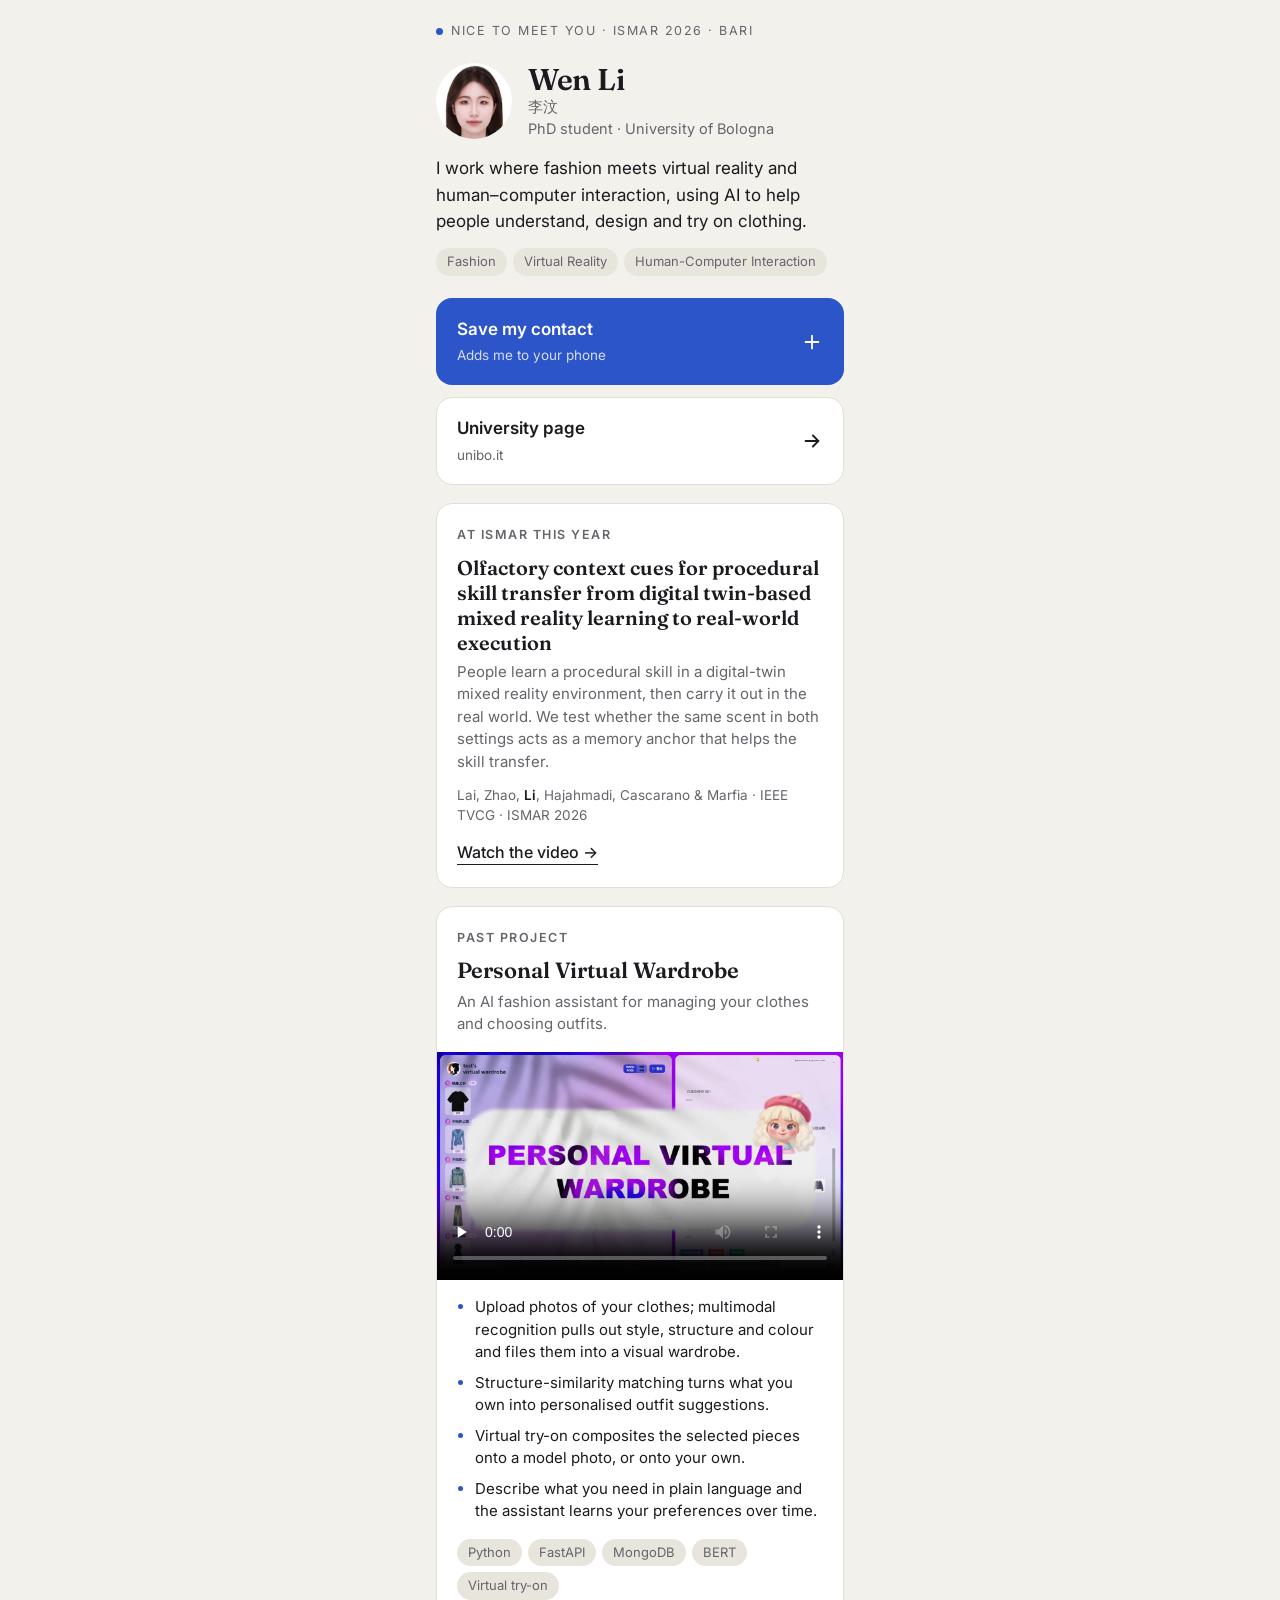
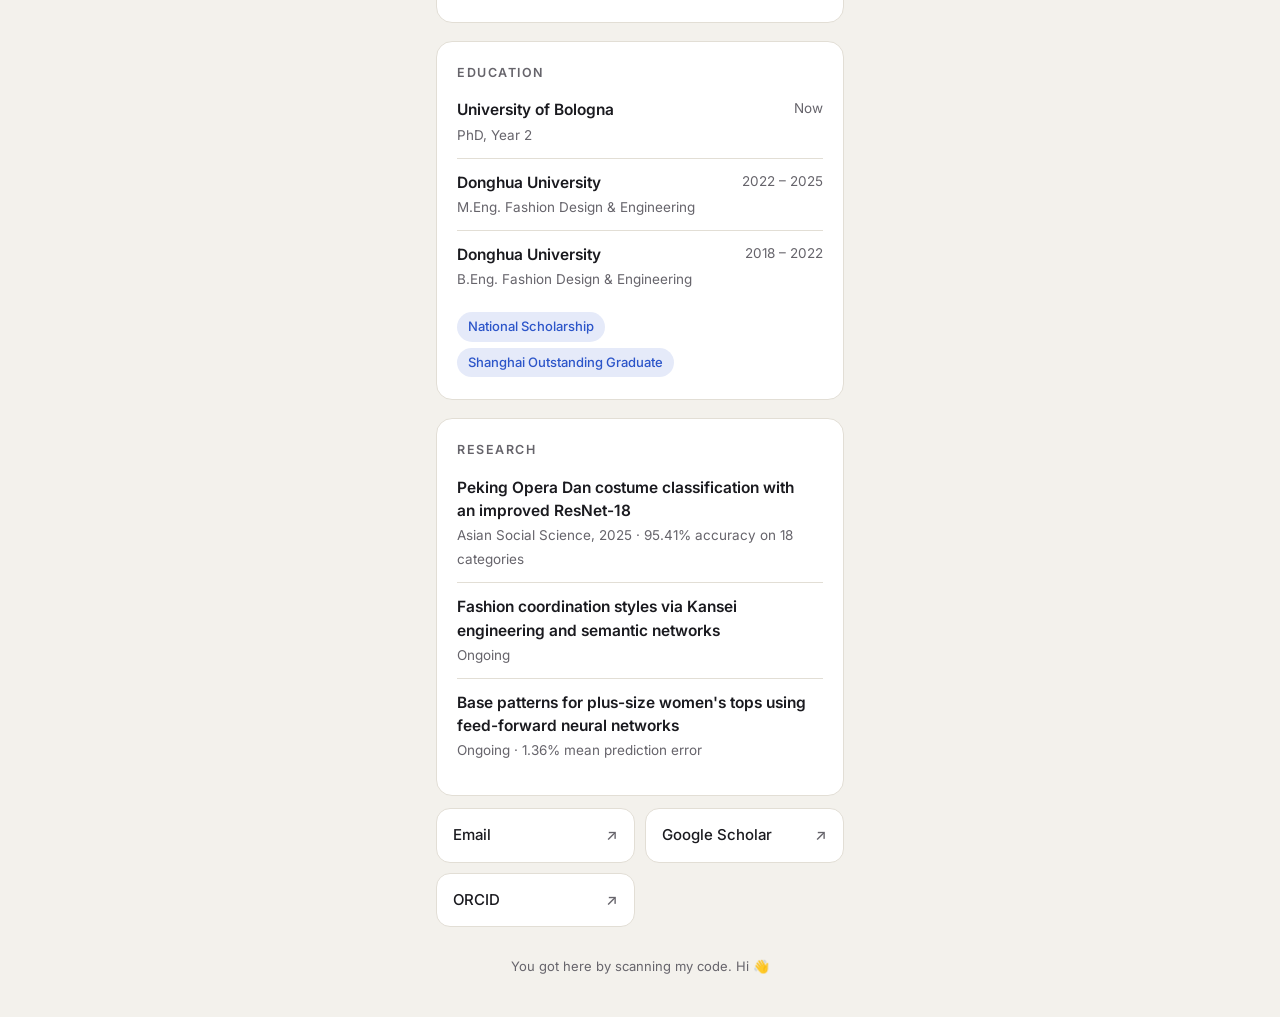
==== index.html @ 29a095e2 "Add files via upload" ====
<!doctype html>
<html lang="en">
<head>
<meta charset="utf-8">
<meta name="viewport" content="width=device-width, initial-scale=1, viewport-fit=cover">
<title>Wen Li · ISMAR 2026</title>
<link rel="preconnect" href="https://fonts.googleapis.com">
<link rel="stylesheet" href="https://fonts.googleapis.com/css2?family=Fraunces:opsz,wght@9..144,400;9..144,600&family=Inter:wght@400;500;600&display=swap">
<link rel="stylesheet" href="style.css">
<style>
  .head { display: flex; gap: 16px; align-items: center; margin: 22px 0 16px; }
  .bio { font-size: 17px; line-height: 1.55; }
  .tags { display: flex; flex-wrap: wrap; gap: 6px; margin: 14px 0 22px; }
  .tags span { padding: 4px 11px; border-radius: 999px; background: var(--chip); font-size: 13px; color: var(--muted); }

  .btn {
    display: flex; align-items: center; justify-content: space-between; gap: 12px;
    padding: 18px 20px; border-radius: 16px; margin-bottom: 12px;
    background: var(--surface); border: 1px solid var(--line);
    transition: transform .12s ease;
  }
  .btn:active { transform: scale(.98); }
  .btn b { display: block; font-weight: 600; font-size: 17px; }
  .btn small { color: var(--muted); font-size: 13.5px; }
  .btn svg { width: 22px; height: 22px; flex: none; }
  .btn.primary { background: var(--accent); color: var(--accent-ink); border-color: transparent; }
  .btn.primary small { color: inherit; opacity: .8; }

  .panel {
    margin: 18px 0 12px; padding: 22px 20px; border-radius: 16px;
    background: var(--surface); border: 1px solid var(--line);
  }
  .label { font-size: 12.5px; letter-spacing: .12em; text-transform: uppercase; color: var(--muted); font-weight: 600; }
  .panel h2 { font: 600 22px/1.25 var(--serif); margin: 10px 0 6px; }
  .panel .lede { color: var(--muted); font-size: 15px; }

  #paper h2 { font-size: 20px; }
  .panel .meta { margin-top: 12px; font-size: 13.5px; color: var(--muted); }
  .panel .meta b { color: var(--ink); font-weight: 600; }
  .more { display: inline-block; margin-top: 14px; font-weight: 500; border-bottom: 1.5px solid currentColor; }

  .video { position: relative; margin: 16px -20px; aspect-ratio: 16 / 9; background: #000; }
  .video video { width: 100%; height: 100%; display: block; object-fit: cover; }
  .points { padding-left: 18px; font-size: 15px; display: grid; gap: 8px; }
  .points li::marker { color: var(--accent); }
  .panel .tags { margin: 16px 0 0; }

  .rows { list-style: none; padding: 0; margin-top: 12px; }
  .rows li { padding: 12px 0; border-top: 1px solid var(--line); display: flex; justify-content: space-between; gap: 12px; }
  .rows li:first-child { border-top: 0; padding-top: 4px; }
  .rows b { font-weight: 600; display: block; font-size: 15.5px; }
  .rows small { color: var(--muted); font-size: 13.5px; }
  .rows time { color: var(--muted); font-size: 13.5px; white-space: nowrap; }
  .honors { margin-top: 10px; display: flex; flex-wrap: wrap; gap: 6px; }
  .honors span { padding: 5px 11px; border-radius: 999px; font-size: 13px; background: color-mix(in srgb, var(--accent) 12%, transparent); color: var(--accent); font-weight: 500; }

  .grid { display: grid; grid-template-columns: 1fr 1fr; gap: 10px; margin-top: 6px; }
  .grid a {
    display: flex; justify-content: space-between; align-items: center;
    padding: 15px 16px; border-radius: 14px; background: var(--surface);
    border: 1px solid var(--line); font-weight: 500; font-size: 15px;
  }
  .grid a::after { content: "↗"; color: var(--muted); }
  .foot { text-align: center; color: var(--muted); font-size: 13px; margin-top: 30px; }
  [hidden] { display: none !important; }

  /* entrance */
  .wrap > * { animation: rise .5s ease both; }
  .wrap > *:nth-child(2) { animation-delay: .05s; } .wrap > *:nth-child(3) { animation-delay: .1s; }
  .wrap > *:nth-child(4) { animation-delay: .15s; } .wrap > *:nth-child(n+5) { animation-delay: .2s; }
  @keyframes rise { from { opacity: 0; transform: translateY(8px); } }
  @media (prefers-reduced-motion: reduce) { .wrap > * { animation: none; } }
</style>
</head>
<body>
<main class="wrap">
  <div class="eyebrow" id="eyebrow"></div>

  <div class="head">
    <div class="avatar" id="avatar"></div>
    <div>
      <h1 id="name"></h1>
      <div class="sub" id="nameZh"></div>
      <div class="sub" id="role"></div>
    </div>
  </div>

  <p class="bio" id="bio"></p>
  <div class="tags" id="interests"></div>

  <a class="btn primary" id="save" href="#">
    <span><b>Save my contact</b><small>Adds me to your phone</small></span>
    <svg viewBox="0 0 24 24" fill="none" stroke="currentColor" stroke-width="2" stroke-linecap="round"><path d="M12 5v14M5 12h14"/></svg>
  </a>
  <a class="btn" id="cv" target="_blank" rel="noopener">
    <span><b>CV</b><small>PDF</small></span>
    <svg viewBox="0 0 24 24" fill="none" stroke="currentColor" stroke-width="1.8" stroke-linejoin="round"><path d="M14 3H6v18h12V7z"/><path d="M14 3v4h4"/></svg>
  </a>
  <a class="btn" id="home" target="_blank" rel="noopener">
    <span><b id="homeLabel"></b><small id="homeHost"></small></span>
    <svg viewBox="0 0 24 24" fill="none" stroke="currentColor" stroke-width="2" stroke-linecap="round"><path d="M5 12h14M13 6l6 6-6 6"/></svg>
  </a>

  <section class="panel" id="paper" hidden>
    <div class="label" id="pLabel"></div>
    <h2 id="pTitle"></h2>
    <p class="lede" id="pSummary"></p>
    <p class="meta" id="pMeta"></p>
    <a class="more" id="pLink" target="_blank" rel="noopener"></a>
  </section>

  <div id="projects"></div>

  <section class="panel" id="eduPanel">
    <div class="label">Education</div>
    <ul class="rows" id="edu"></ul>
    <div class="honors" id="honors"></div>
  </section>

  <section class="panel" id="resPanel">
    <div class="label">Research</div>
    <ul class="rows" id="research"></ul>
  </section>

  <nav class="grid" id="links"></nav>

  <p class="foot" id="via">You got here by scanning my code. Hi 👋</p>
</main>

<script src="config.js"></script>
<script>
  const P = window.PROFILE, $ = id => document.getElementById(id);
  const el = (tag, props = {}, ...kids) => { const e = Object.assign(document.createElement(tag), props); e.append(...kids); return e; };

  document.title = `${P.name} · ${P.event.split("·")[0].trim()}`;
  $("eyebrow").textContent = `Nice to meet you · ${P.event}`;
  $("name").textContent = P.name;
  $("nameZh").textContent = P.nameZh || "";
  $("role").textContent = [P.role, P.affiliation].filter(Boolean).join(" · ");
  $("bio").textContent = P.bio;
  for (const t of P.interests || []) $("interests").append(el("span", { textContent: t }));

  // avatar, falls back to initials
  const initials = P.name.split(/\s+/).map(s => s[0]).join("").slice(0, 2);
  const av = $("avatar");
  if (P.photo) {
    const img = new Image();
    img.className = "avatar"; img.alt = P.name; img.src = P.photo;
    img.onload = () => av.replaceWith(img);
    img.onerror = () => (av.textContent = initials);
  } else av.textContent = initials;

  // CV / homepage
  if (P.cv) $("cv").href = P.cv; else $("cv").hidden = true;
  if (P.homepage?.url) {
    $("home").href = P.homepage.url;
    $("homeLabel").textContent = P.homepage.label || "Homepage";
    $("homeHost").textContent = new URL(P.homepage.url).host.replace(/^www\./, "");
  } else $("home").hidden = true;

  // ISMAR paper; my own surname is bolded in the author list
  if (P.paper) {
    const p = P.paper;
    $("pLabel").textContent = p.label;
    $("pTitle").textContent = p.title;
    $("pSummary").textContent = p.summary || "";
    const me = P.name.split(" ").pop();
    $("pMeta").append(...p.authors.split(/(\b\w+\b)/).map(s => s === me ? el("b", { textContent: s }) : s), p.venue ? " · " + p.venue : "");
    if (p.url) { $("pLink").href = p.url; $("pLink").textContent = p.linkText || "Read more →"; } else $("pLink").hidden = true;
    $("paper").hidden = false;
  }

  // projects (video + what it does)
  for (const p of P.projects || []) {
    const sec = el("section", { className: "panel", id: p.id },
      el("div", { className: "label", textContent: p.label || "Project" }),
      el("h2", { textContent: p.title }),
      el("p", { className: "lede", textContent: p.summary }));
    if (p.video) {
      const v = el("video", { src: p.video, poster: p.poster || "", controls: true, playsInline: true, preload: "none" });
      sec.append(el("div", { className: "video" }, v));
    }
    if (p.points?.length) sec.append(el("ul", { className: "points" }, ...p.points.map(t => el("li", { textContent: t }))));
    if (p.tags?.length) sec.append(el("div", { className: "tags" }, ...p.tags.map(t => el("span", { textContent: t }))));
    $("projects").append(sec);
  }

  // education + research
  const rows = (list, a, b, c) => list.map(x => el("li", {}, el("div", {}, el("b", { textContent: x[a] }), el("small", { textContent: x[b] || "" })), el("time", { textContent: (c && x[c]) || "" })));
  if (P.education?.length) $("edu").append(...rows(P.education, "school", "degree", "when")); else $("eduPanel").hidden = true;
  for (const h of P.honors || []) $("honors").append(el("span", { textContent: h }));
  if (P.research?.length) $("research").append(...rows(P.research, "title", "note")); else $("resPanel").hidden = true;

  // link grid
  const links = [{ label: "Email", url: P.email && "mailto:" + P.email }, ...(P.links || [])].filter(l => l.url);
  for (const l of links) {
    const a = el("a", { href: l.url, textContent: l.label });
    if (!l.url.startsWith("mailto:")) { a.target = "_blank"; a.rel = "noopener"; }
    $("links").append(a);
  }

  // vCard, built from the config so it never drifts from the page
  const esc = s => String(s).replace(/([,;\\])/g, "\\$1").replace(/\n/g, "\\n");
  const [first, ...rest] = P.name.split(" ");
  const vcf = [
    "BEGIN:VCARD", "VERSION:3.0",
    `N:${esc(rest.join(" "))};${esc(first)};;;`,
    `FN:${esc(P.name + (P.nameZh ? ` (${P.nameZh})` : ""))}`,
    P.affiliation && `ORG:${esc(P.affiliation)}`,
    P.role && `TITLE:${esc(P.role)}`,
    P.email && `EMAIL;TYPE=INTERNET:${P.email}`,
    P.homepage?.url && `URL:${P.homepage.url}`,
    ...(P.links || []).filter(l => l.url).map(l => `URL;TYPE=${esc(l.label)}:${l.url}`),
    `NOTE:${esc("Met at " + P.event)}`,
    "END:VCARD",
  ].filter(Boolean).join("\r\n");
  $("save").href = URL.createObjectURL(new Blob([vcf], { type: "text/vcard;charset=utf-8" }));
  $("save").download = P.name.toLowerCase().replace(/\s+/g, "-") + ".vcf";

  // NFC tags can point to ?via=tap; the "My work" QR adds #<project id>
  if (new URLSearchParams(location.search).get("via") === "tap")
    $("via").textContent = "You got here by tapping my phone. Hi 👋";
  const target = location.hash && document.getElementById(location.hash.slice(1));
  if (target) setTimeout(() => target.scrollIntoView({ behavior: "smooth", block: "start" }), 400);
</script>
</body>
</html>
---- style.css ----
:root {
  --bg: #f3f1ec;
  --surface: #ffffff;
  --ink: #1a1a1f;
  --muted: #66646b;
  --line: #e2ded5;
  --accent: #2c55c9;
  --accent-ink: #ffffff;
  --chip: #e8e5dd;
  --serif: "Fraunces", Georgia, serif;
  --sans: "Inter", system-ui, -apple-system, "PingFang SC", sans-serif;
}
@media (prefers-color-scheme: dark) {
  :root:not([data-theme="light"]) {
    --bg: #15151a; --surface: #1f1f26; --ink: #f1efea; --muted: #a3a1a9;
    --line: #2f2f38; --accent: #6f8ff0; --accent-ink: #0d0d12; --chip: #26262e;
  }
}
:root[data-theme="dark"] {
  --bg: #15151a; --surface: #1f1f26; --ink: #f1efea; --muted: #a3a1a9;
  --line: #2f2f38; --accent: #6f8ff0; --accent-ink: #0d0d12; --chip: #26262e;
}

* { box-sizing: border-box; margin: 0; }
html { -webkit-text-size-adjust: 100%; }
body {
  background: var(--bg); color: var(--ink); font: 16px/1.5 var(--sans);
  -webkit-font-smoothing: antialiased; min-height: 100dvh;
}
a { color: inherit; text-decoration: none; }
.wrap { max-width: 440px; margin: 0 auto; padding: 22px 16px 40px; }

.eyebrow {
  display: flex; align-items: center; gap: 8px;
  font-size: 12.5px; letter-spacing: .12em; text-transform: uppercase; color: var(--muted);
}
.eyebrow::before { content: ""; width: 7px; height: 7px; border-radius: 50%; background: var(--accent); }

.avatar {
  width: 76px; height: 76px; border-radius: 50%; flex: none; object-fit: cover;
  background: var(--chip); display: grid; place-items: center;
  font: 600 26px var(--serif); color: var(--accent);
}
h1 { font: 600 30px/1.1 var(--serif); letter-spacing: -.01em; }
.sub { color: var(--muted); font-size: 14.5px; }
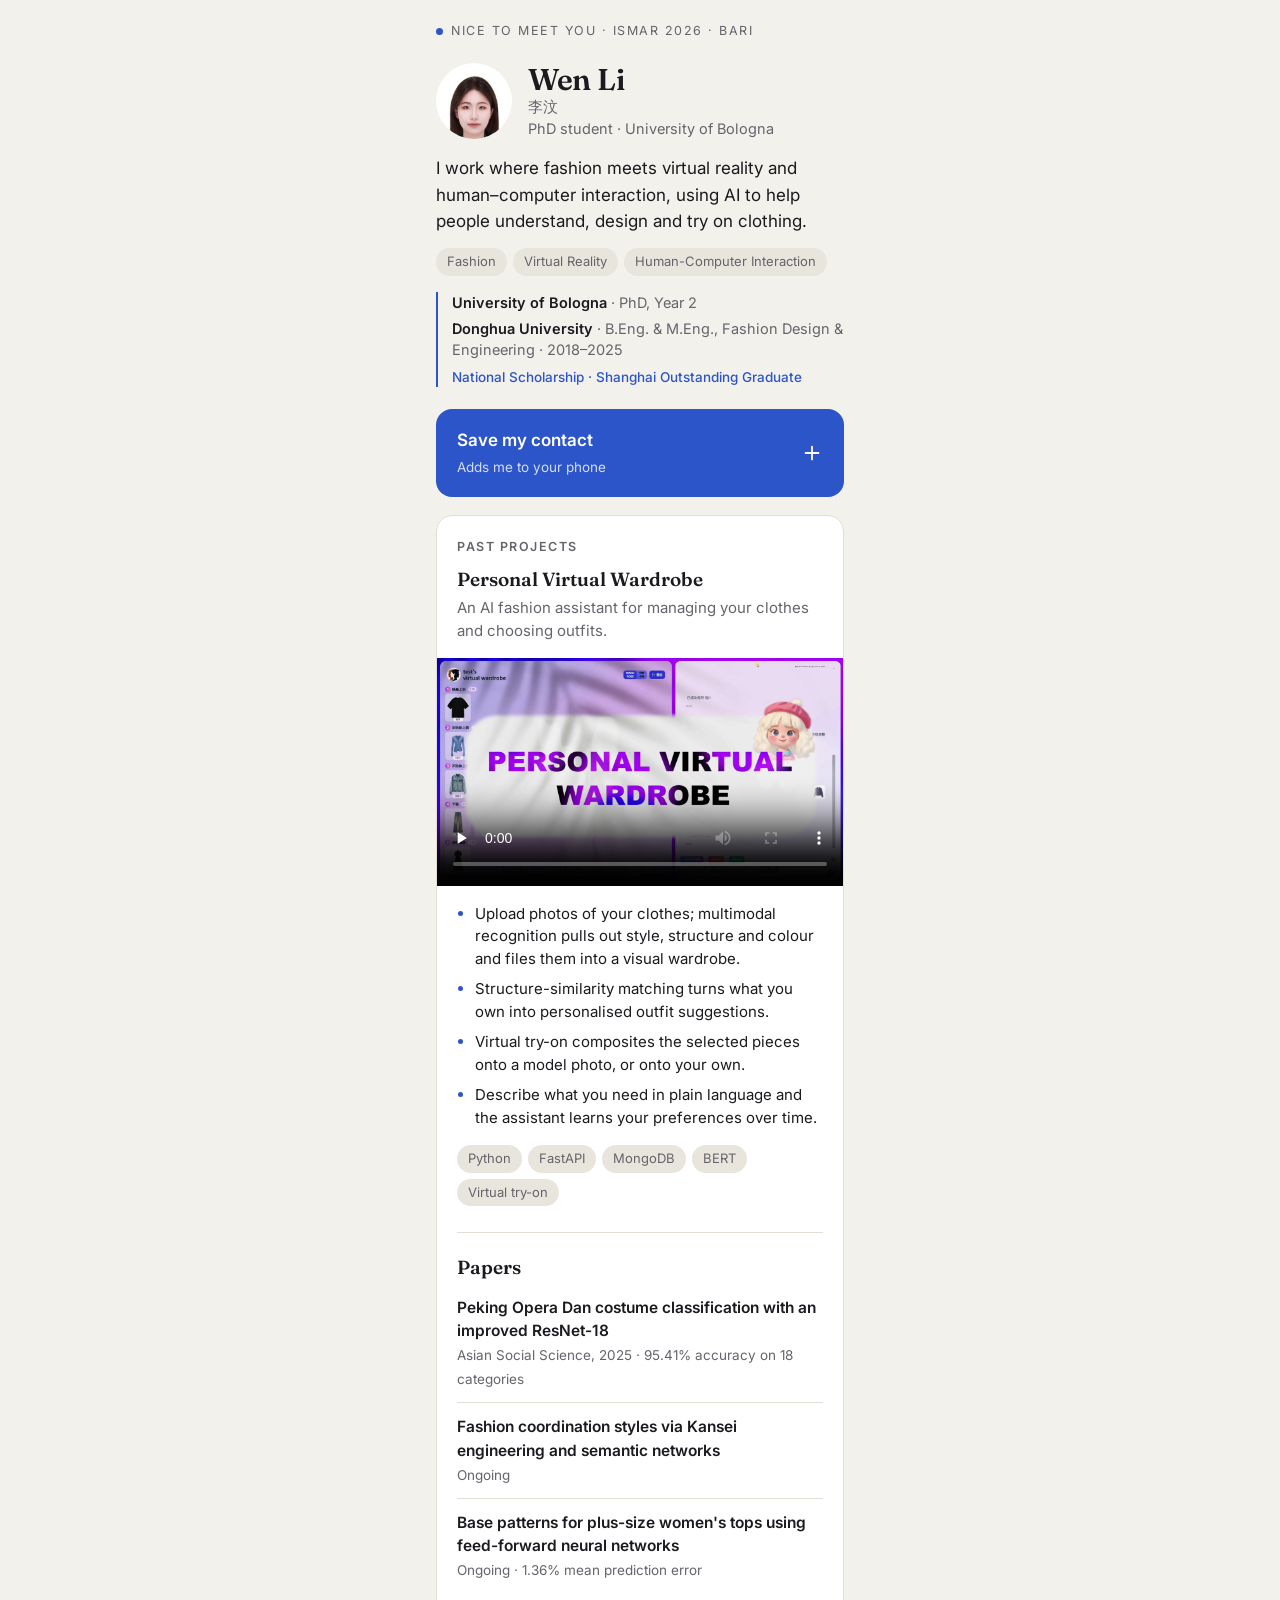
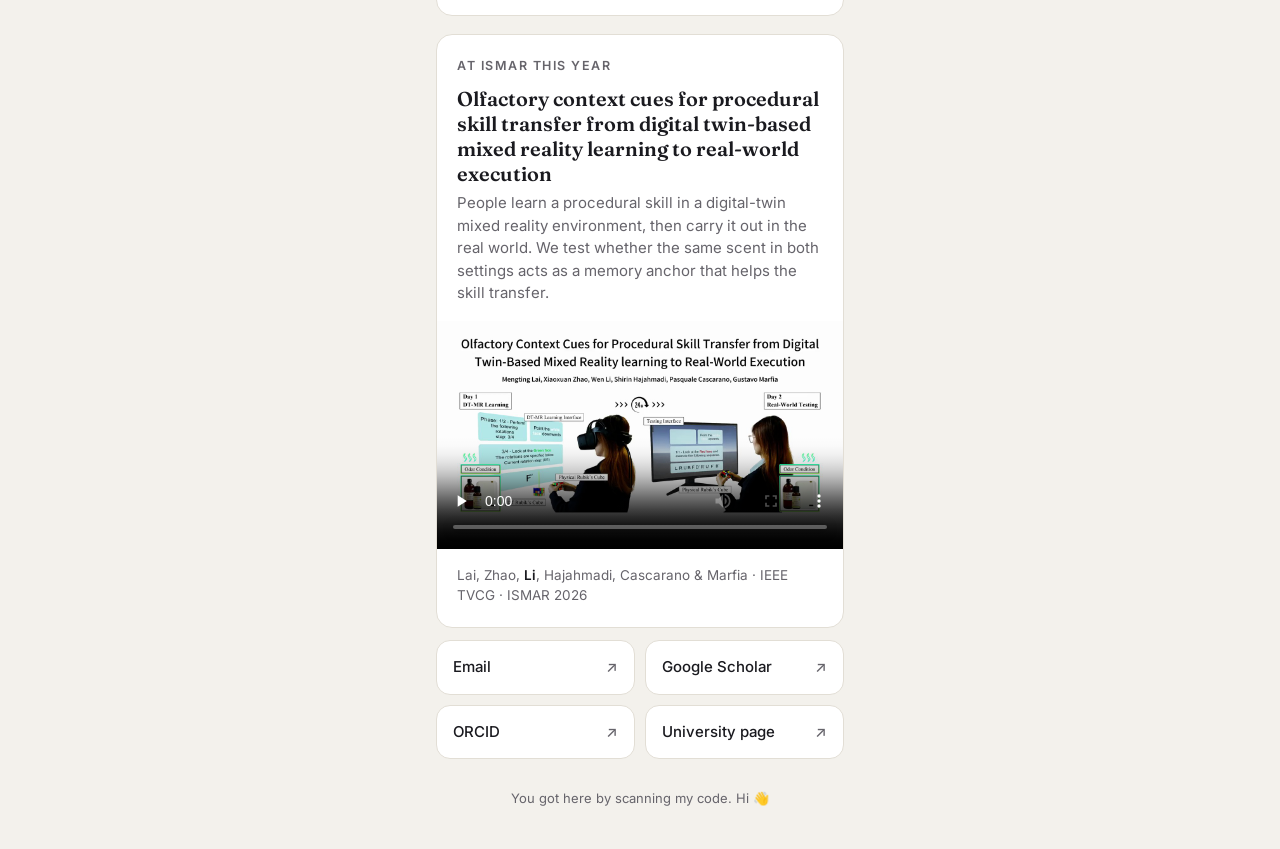
==== commit c555abf1: "Add files via upload" ====
--- a/index.html
+++ b/index.html
@@ -51,8 +51,16 @@
   .rows b { font-weight: 600; display: block; font-size: 15.5px; }
   .rows small { color: var(--muted); font-size: 13.5px; }
   .rows time { color: var(--muted); font-size: 13.5px; white-space: nowrap; }
-  .honors { margin-top: 10px; display: flex; flex-wrap: wrap; gap: 6px; }
-  .honors span { padding: 5px 11px; border-radius: 999px; font-size: 13px; background: color-mix(in srgb, var(--accent) 12%, transparent); color: var(--accent); font-weight: 500; }
+  .edu { margin: -6px 0 22px; padding-left: 14px; border-left: 2px solid var(--accent); }
+  .edu ul { list-style: none; padding: 0; display: grid; gap: 4px; font-size: 14.5px; }
+  .edu b { font-weight: 600; }
+  .edu span { color: var(--muted); }
+  .edu .honors { margin-top: 6px; font-size: 13.5px; color: var(--accent); font-weight: 500; }
+
+  .sub-block { margin-top: 26px; padding-top: 22px; border-top: 1px solid var(--line); }
+  .sub-block:first-child { margin-top: 0; padding-top: 0; border-top: 0; }
+  .sub-block h3 { font: 600 19px/1.3 var(--serif); margin-bottom: 6px; }
+  #projects > .sub-block:first-child { margin-top: 10px; }
 
   .grid { display: grid; grid-template-columns: 1fr 1fr; gap: 10px; margin-top: 6px; }
   .grid a {
@@ -88,6 +96,11 @@
   <p class="bio" id="bio"></p>
   <div class="tags" id="interests"></div>
 
+  <section class="edu" id="eduPanel">
+    <ul id="edu"></ul>
+    <p class="honors" id="honors"></p>
+  </section>
+
   <a class="btn primary" id="save" href="#">
     <span><b>Save my contact</b><small>Adds me to your phone</small></span>
     <svg viewBox="0 0 24 24" fill="none" stroke="currentColor" stroke-width="2" stroke-linecap="round"><path d="M12 5v14M5 12h14"/></svg>
@@ -96,30 +109,24 @@
     <span><b>CV</b><small>PDF</small></span>
     <svg viewBox="0 0 24 24" fill="none" stroke="currentColor" stroke-width="1.8" stroke-linejoin="round"><path d="M14 3H6v18h12V7z"/><path d="M14 3v4h4"/></svg>
   </a>
-  <a class="btn" id="home" target="_blank" rel="noopener">
-    <span><b id="homeLabel"></b><small id="homeHost"></small></span>
-    <svg viewBox="0 0 24 24" fill="none" stroke="currentColor" stroke-width="2" stroke-linecap="round"><path d="M5 12h14M13 6l6 6-6 6"/></svg>
-  </a>
+
+
+  <section class="panel" id="past">
+    <div class="label">Past projects</div>
+    <div id="projects"></div>
+    <div class="sub-block" id="resPanel">
+      <h3>Papers</h3>
+      <ul class="rows" id="research"></ul>
+    </div>
+  </section>
 
   <section class="panel" id="paper" hidden>
     <div class="label" id="pLabel"></div>
     <h2 id="pTitle"></h2>
     <p class="lede" id="pSummary"></p>
+    <div class="video" id="pVideo" hidden></div>
     <p class="meta" id="pMeta"></p>
     <a class="more" id="pLink" target="_blank" rel="noopener"></a>
-  </section>
-
-  <div id="projects"></div>
-
-  <section class="panel" id="eduPanel">
-    <div class="label">Education</div>
-    <ul class="rows" id="edu"></ul>
-    <div class="honors" id="honors"></div>
-  </section>
-
-  <section class="panel" id="resPanel">
-    <div class="label">Research</div>
-    <ul class="rows" id="research"></ul>
   </section>
 
   <nav class="grid" id="links"></nav>
@@ -150,13 +157,14 @@
     img.onerror = () => (av.textContent = initials);
   } else av.textContent = initials;
 
-  // CV / homepage
+  // CV
   if (P.cv) $("cv").href = P.cv; else $("cv").hidden = true;
-  if (P.homepage?.url) {
-    $("home").href = P.homepage.url;
-    $("homeLabel").textContent = P.homepage.label || "Homepage";
-    $("homeHost").textContent = new URL(P.homepage.url).host.replace(/^www\./, "");
-  } else $("home").hidden = true;
+
+  // education, one line per school
+  if (P.education?.length) for (const e of P.education)
+    $("edu").append(el("li", {}, el("b", { textContent: e.school }), el("span", { textContent: " · " + [e.degree, e.when].filter(Boolean).join(" · ") })));
+  else $("eduPanel").hidden = true;
+  $("honors").textContent = (P.honors || []).join(" · ");
 
   // ISMAR paper; my own surname is bolded in the author list
   if (P.paper) {
@@ -166,15 +174,18 @@
     $("pSummary").textContent = p.summary || "";
     const me = P.name.split(" ").pop();
     $("pMeta").append(...p.authors.split(/(\b\w+\b)/).map(s => s === me ? el("b", { textContent: s }) : s), p.venue ? " · " + p.venue : "");
+    if (p.video) {
+      $("pVideo").append(el("video", { src: p.video, poster: p.poster || "", controls: true, playsInline: true, preload: "none" }));
+      $("pVideo").hidden = false;
+    }
     if (p.url) { $("pLink").href = p.url; $("pLink").textContent = p.linkText || "Read more →"; } else $("pLink").hidden = true;
     $("paper").hidden = false;
   }
 
-  // projects (video + what it does)
+  // past projects (video + what it does), then past papers, in one card
   for (const p of P.projects || []) {
-    const sec = el("section", { className: "panel", id: p.id },
-      el("div", { className: "label", textContent: p.label || "Project" }),
-      el("h2", { textContent: p.title }),
+    const sec = el("div", { className: "sub-block", id: p.id },
+      el("h3", { textContent: p.title }),
       el("p", { className: "lede", textContent: p.summary }));
     if (p.video) {
       const v = el("video", { src: p.video, poster: p.poster || "", controls: true, playsInline: true, preload: "none" });
@@ -185,14 +196,12 @@
     $("projects").append(sec);
   }
 
-  // education + research
-  const rows = (list, a, b, c) => list.map(x => el("li", {}, el("div", {}, el("b", { textContent: x[a] }), el("small", { textContent: x[b] || "" })), el("time", { textContent: (c && x[c]) || "" })));
-  if (P.education?.length) $("edu").append(...rows(P.education, "school", "degree", "when")); else $("eduPanel").hidden = true;
-  for (const h of P.honors || []) $("honors").append(el("span", { textContent: h }));
-  if (P.research?.length) $("research").append(...rows(P.research, "title", "note")); else $("resPanel").hidden = true;
+  const rows = list => list.map(x => el("li", {}, el("div", {}, el("b", { textContent: x.title }), el("small", { textContent: x.note || "" }))));
+  if (P.research?.length) $("research").append(...rows(P.research)); else $("resPanel").hidden = true;
+  if (!P.projects?.length && !P.research?.length) $("past").hidden = true;
 
   // link grid
-  const links = [{ label: "Email", url: P.email && "mailto:" + P.email }, ...(P.links || [])].filter(l => l.url);
+  const links = [{ label: "Email", url: P.email && "mailto:" + P.email }, ...(P.links || []), P.homepage || {}].filter(l => l.url);
   for (const l of links) {
     const a = el("a", { href: l.url, textContent: l.label });
     if (!l.url.startsWith("mailto:")) { a.target = "_blank"; a.rel = "noopener"; }
